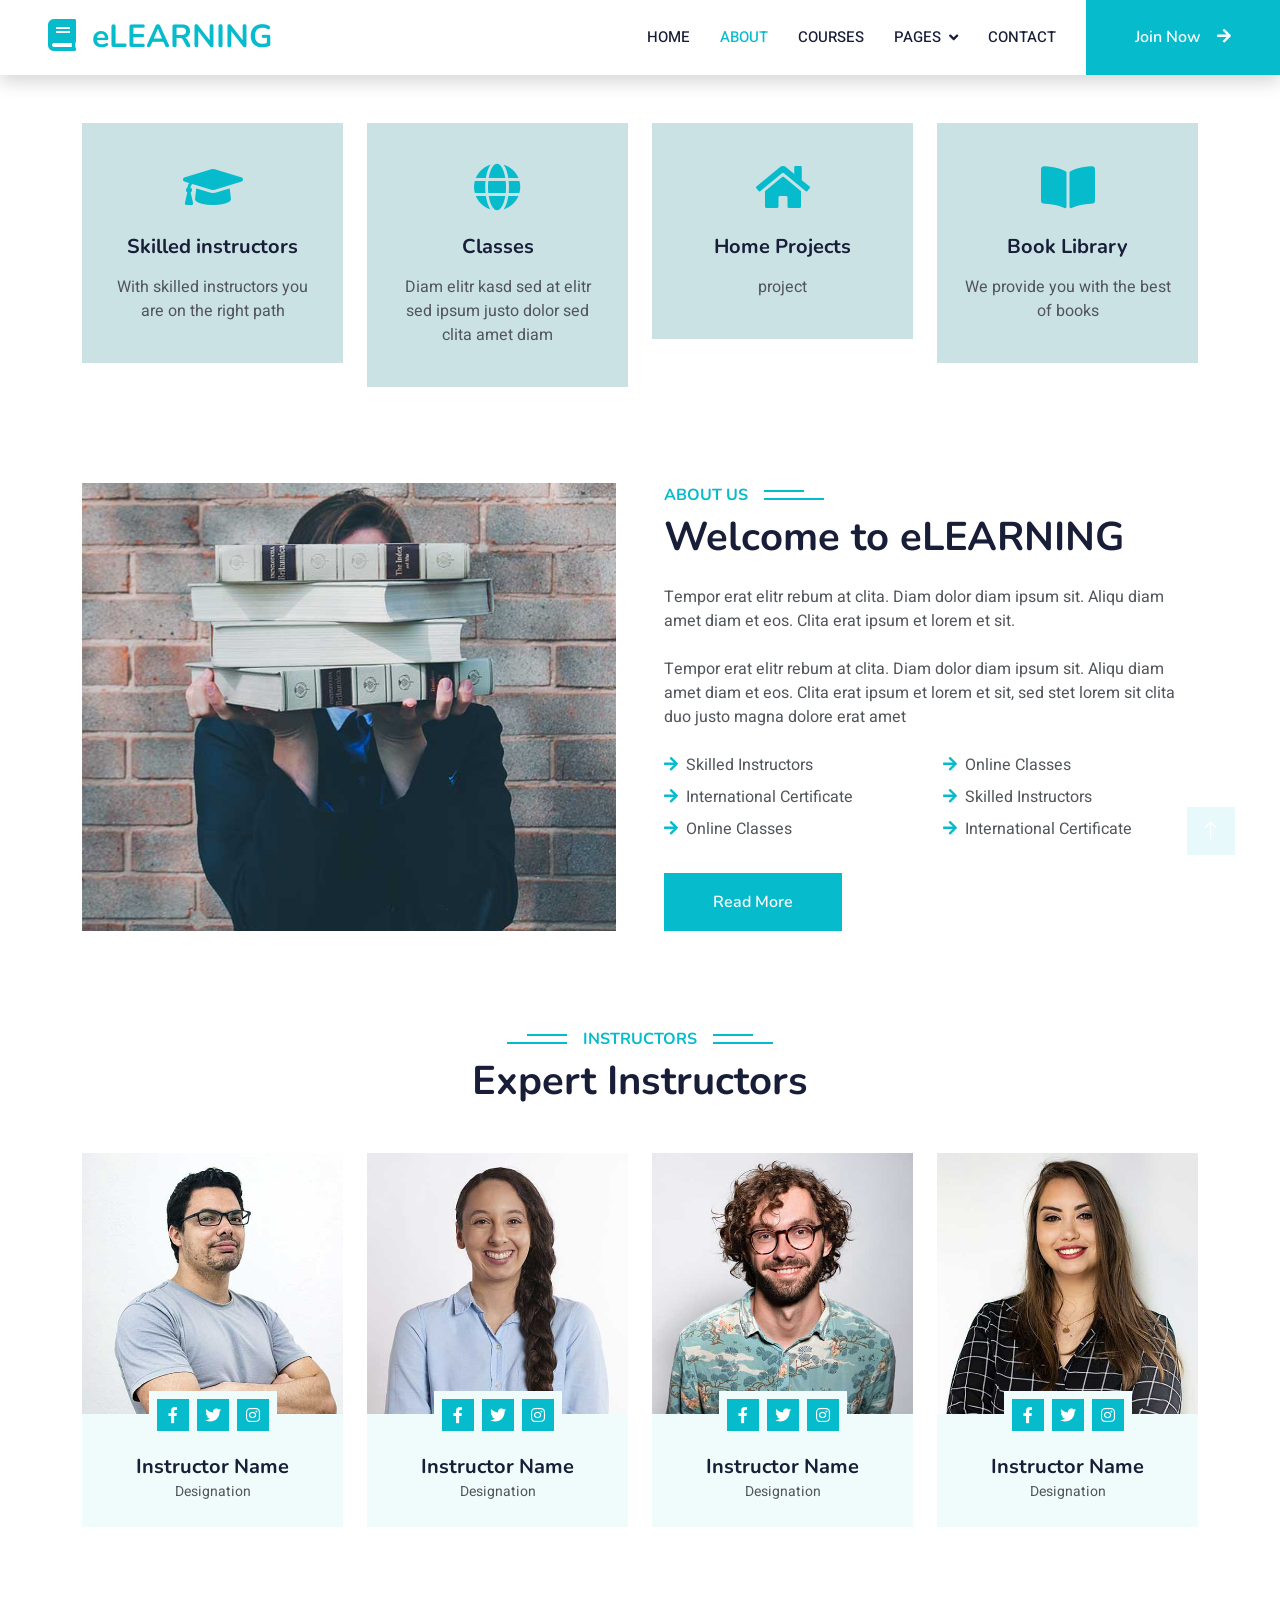
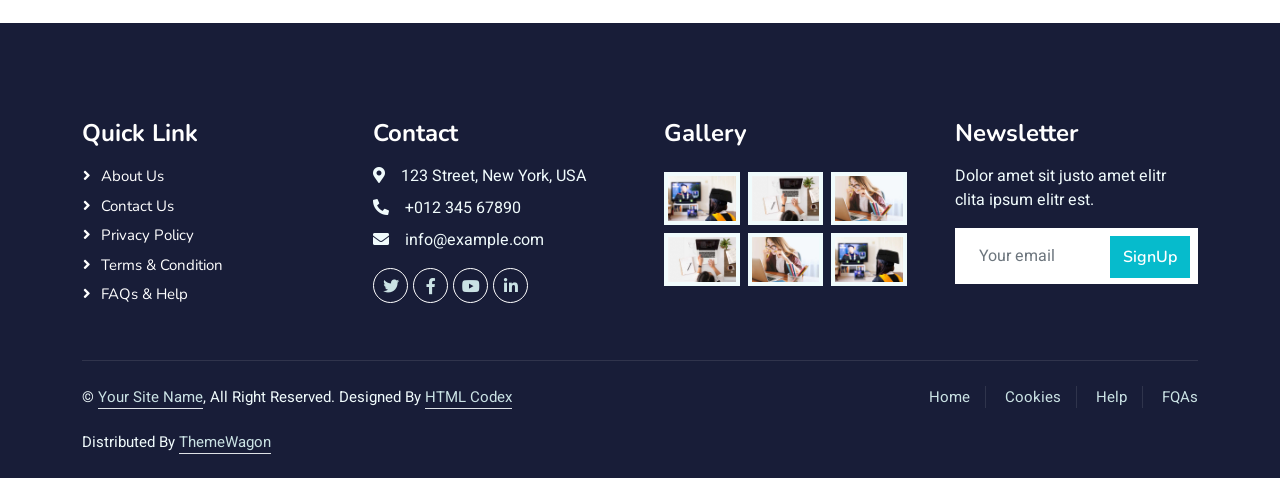
==== about.html @ 9bf2244e "blearning" ====
<!DOCTYPE html>
<html lang="en">

<head>
    <meta charset="utf-8">
    <title>eLEARNING - eLearning HTML Template</title>
    <meta content="width=device-width, initial-scale=1.0" name="viewport">
    <meta content="" name="keywords">
    <meta content="" name="description">

    <!-- Favicon -->
    <link href="img/favicon.ico" rel="icon">

    <!-- Google Web Fonts -->
    <link rel="preconnect" href="https://fonts.googleapis.com">
    <link rel="preconnect" href="https://fonts.gstatic.com" crossorigin>
    <link href="https://fonts.googleapis.com/css2?family=Heebo:wght@400;500;600&family=Nunito:wght@600;700;800&display=swap" rel="stylesheet">

    <!-- Icon Font Stylesheet -->
    <link href="https://cdnjs.cloudflare.com/ajax/libs/font-awesome/5.10.0/css/all.min.css" rel="stylesheet">
    <link href="https://cdn.jsdelivr.net/npm/bootstrap-icons@1.4.1/font/bootstrap-icons.css" rel="stylesheet">

    <!-- Libraries Stylesheet -->
    <link href="lib/animate/animate.min.css" rel="stylesheet">
    <link href="lib/owlcarousel/assets/owl.carousel.min.css" rel="stylesheet">

    <!-- Customized Bootstrap Stylesheet -->
    <link href="css/bootstrap.min.css" rel="stylesheet">

    <!-- Template Stylesheet -->
    <link href="css/style.css" rel="stylesheet">
</head>

<body>
    <!-- Spinner Start -->
    <div id="spinner" class="show bg-white position-fixed translate-middle w-100 vh-100 top-50 start-50 d-flex align-items-center justify-content-center">
        <div class="spinner-border text-primary" style="width: 3rem; height: 3rem;" role="status">
            <span class="sr-only">Loading...</span>
        </div>
    </div>
    <!-- Spinner End -->


    <!-- Navbar Start -->
    <nav class="navbar navbar-expand-lg bg-white navbar-light shadow sticky-top p-0">
        <a href="index.html" class="navbar-brand d-flex align-items-center px-4 px-lg-5">
            <h2 class="m-0 text-primary"><i class="fa fa-book me-3"></i>eLEARNING</h2>
        </a>
        <button type="button" class="navbar-toggler me-4" data-bs-toggle="collapse" data-bs-target="#navbarCollapse">
            <span class="navbar-toggler-icon"></span>
        </button>
        <div class="collapse navbar-collapse" id="navbarCollapse">
            <div class="navbar-nav ms-auto p-4 p-lg-0">
                <a href="index.html" class="nav-item nav-link">Home</a>
                <a href="about.html" class="nav-item nav-link active">About</a>
                <a href="courses.html" class="nav-item nav-link">Courses</a>
                <div class="nav-item dropdown">
                    <a href="#" class="nav-link dropdown-toggle" data-bs-toggle="dropdown">Pages</a>
                    <div class="dropdown-menu fade-down m-0">
                        <a href="team.html" class="dropdown-item">Our Team</a>
                        <a href="testimonial.html" class="dropdown-item">Testimonial</a>
                        <a href="404.html" class="dropdown-item">404 Page</a>
                    </div>
                </div>
                <a href="contact.html" class="nav-item nav-link">Contact</a>
            </div>
            <a href="" class="btn btn-primary py-4 px-lg-5 d-none d-lg-block">Join Now<i class="fa fa-arrow-right ms-3"></i></a>
        </div>
    </nav>
    <!-- Navbar End -->


    <!-- Header Start -->
    <!-- <div class="container-fluid bg-primary py-5 mb-5 page-header">
        <div class="container py-5">
            <div class="row justify-content-center">
                <div class="col-lg-10 text-center">
                    <h1 class="display-3 text-white animated slideInDown">About Us</h1>
                    <nav aria-label="breadcrumb">
                        <ol class="breadcrumb justify-content-center">
                            <li class="breadcrumb-item"><a class="text-white" href="#">Home iikk</a></li>
                            <li class="breadcrumb-item"><a class="text-white" href="#">Pages</a></li>
                            <li class="breadcrumb-item text-white active" aria-current="page">About</li>
                        </ol>
                    </nav>
                </div>
            </div>
        </div>
    </div> -->
    <!-- Header End -->


    <!-- Service Start -->
    <div class="container-xxl py-5">
        <div class="container">
            <div class="row g-4">
                <div class="col-lg-3 col-sm-6 wow fadeInUp" data-wow-delay="0.1s">
                    <div class="service-item text-center pt-3">
                        <div class="p-4">
                            <i class="fa fa-3x fa-graduation-cap text-primary mb-4"></i>
                            <h5 class="mb-3">Skilled instructors</h5>
                            <p>With skilled instructors you are on the right path</p>
                        </div>
                    </div>
                </div>
                <div class="col-lg-3 col-sm-6 wow fadeInUp" data-wow-delay="0.3s">
                    <div class="service-item text-center pt-3">
                        <div class="p-4">
                            <i class="fa fa-3x fa-globe text-primary mb-4"></i>
                            <h5 class="mb-3"> Classes</h5>
                            <p>Diam elitr kasd sed at elitr sed ipsum justo dolor sed clita amet diam</p>
                        </div>
                    </div>
                </div>
                <div class="col-lg-3 col-sm-6 wow fadeInUp" data-wow-delay="0.5s">
                    <div class="service-item text-center pt-3">
                        <div class="p-4">
                            <i class="fa fa-3x fa-home text-primary mb-4"></i>
                            <h5 class="mb-3">Home Projects</h5>
                            <p> project </p>
                        </div>
                    </div>
                </div>
                <div class="col-lg-3 col-sm-6 wow fadeInUp" data-wow-delay="0.7s">
                    <div class="service-item text-center pt-3">
                        <div class="p-4">
                            <i class="fa fa-3x fa-book-open text-primary mb-4"></i>
                            <h5 class="mb-3">Book Library</h5>
                            <p>We provide you with the best of books</p>
                        </div>
                    </div>
                </div>
            </div>
        </div>
    </div>
    <!-- Service End -->


    <!-- About Start -->
    <div class="container-xxl py-5">
        <div class="container">
            <div class="row g-5">
                <div class="col-lg-6 wow fadeInUp" data-wow-delay="0.1s" style="min-height: 400px;">
                    <div class="position-relative h-100">
                        <img class="img-fluid position-absolute w-100 h-100" src="img/about.jpg" alt="" style="object-fit: cover;">
                    </div>
                </div>
                <div class="col-lg-6 wow fadeInUp" data-wow-delay="0.3s">
                    <h6 class="section-title bg-white text-start text-primary pe-3">About Us</h6>
                    <h1 class="mb-4">Welcome to eLEARNING</h1>
                    <p class="mb-4">Tempor erat elitr rebum at clita. Diam dolor diam ipsum sit. Aliqu diam amet diam et eos. Clita erat ipsum et lorem et sit.</p>
                    <p class="mb-4">Tempor erat elitr rebum at clita. Diam dolor diam ipsum sit. Aliqu diam amet diam et eos. Clita erat ipsum et lorem et sit, sed stet lorem sit clita duo justo magna dolore erat amet</p>
                    <div class="row gy-2 gx-4 mb-4">
                        <div class="col-sm-6">
                            <p class="mb-0"><i class="fa fa-arrow-right text-primary me-2"></i>Skilled Instructors</p>
                        </div>
                        <div class="col-sm-6">
                            <p class="mb-0"><i class="fa fa-arrow-right text-primary me-2"></i>Online Classes</p>
                        </div>
                        <div class="col-sm-6">
                            <p class="mb-0"><i class="fa fa-arrow-right text-primary me-2"></i>International Certificate</p>
                        </div>
                        <div class="col-sm-6">
                            <p class="mb-0"><i class="fa fa-arrow-right text-primary me-2"></i>Skilled Instructors</p>
                        </div>
                        <div class="col-sm-6">
                            <p class="mb-0"><i class="fa fa-arrow-right text-primary me-2"></i>Online Classes</p>
                        </div>
                        <div class="col-sm-6">
                            <p class="mb-0"><i class="fa fa-arrow-right text-primary me-2"></i>International Certificate</p>
                        </div>
                    </div>
                    <a class="btn btn-primary py-3 px-5 mt-2" href="">Read More</a>
                </div>
            </div>
        </div>
    </div>
    <!-- About End -->


    <!-- Team Start -->
    <div class="container-xxl py-5">
        <div class="container">
            <div class="text-center wow fadeInUp" data-wow-delay="0.1s">
                <h6 class="section-title bg-white text-center text-primary px-3">Instructors</h6>
                <h1 class="mb-5">Expert Instructors</h1>
            </div>
            <div class="row g-4">
                <div class="col-lg-3 col-md-6 wow fadeInUp" data-wow-delay="0.1s">
                    <div class="team-item bg-light">
                        <div class="overflow-hidden">
                            <img class="img-fluid" src="img/team-1.jpg" alt="">
                        </div>
                        <div class="position-relative d-flex justify-content-center" style="margin-top: -23px;">
                            <div class="bg-light d-flex justify-content-center pt-2 px-1">
                                <a class="btn btn-sm-square btn-primary mx-1" href=""><i class="fab fa-facebook-f"></i></a>
                                <a class="btn btn-sm-square btn-primary mx-1" href=""><i class="fab fa-twitter"></i></a>
                                <a class="btn btn-sm-square btn-primary mx-1" href=""><i class="fab fa-instagram"></i></a>
                            </div>
                        </div>
                        <div class="text-center p-4">
                            <h5 class="mb-0">Instructor Name</h5>
                            <small>Designation</small>
                        </div>
                    </div>
                </div>
                <div class="col-lg-3 col-md-6 wow fadeInUp" data-wow-delay="0.3s">
                    <div class="team-item bg-light">
                        <div class="overflow-hidden">
                            <img class="img-fluid" src="img/team-2.jpg" alt="">
                        </div>
                        <div class="position-relative d-flex justify-content-center" style="margin-top: -23px;">
                            <div class="bg-light d-flex justify-content-center pt-2 px-1">
                                <a class="btn btn-sm-square btn-primary mx-1" href=""><i class="fab fa-facebook-f"></i></a>
                                <a class="btn btn-sm-square btn-primary mx-1" href=""><i class="fab fa-twitter"></i></a>
                                <a class="btn btn-sm-square btn-primary mx-1" href=""><i class="fab fa-instagram"></i></a>
                            </div>
                        </div>
                        <div class="text-center p-4">
                            <h5 class="mb-0">Instructor Name</h5>
                            <small>Designation</small>
                        </div>
                    </div>
                </div>
                <div class="col-lg-3 col-md-6 wow fadeInUp" data-wow-delay="0.5s">
                    <div class="team-item bg-light">
                        <div class="overflow-hidden">
                            <img class="img-fluid" src="img/team-3.jpg" alt="">
                        </div>
                        <div class="position-relative d-flex justify-content-center" style="margin-top: -23px;">
                            <div class="bg-light d-flex justify-content-center pt-2 px-1">
                                <a class="btn btn-sm-square btn-primary mx-1" href=""><i class="fab fa-facebook-f"></i></a>
                                <a class="btn btn-sm-square btn-primary mx-1" href=""><i class="fab fa-twitter"></i></a>
                                <a class="btn btn-sm-square btn-primary mx-1" href=""><i class="fab fa-instagram"></i></a>
                            </div>
                        </div>
                        <div class="text-center p-4">
                            <h5 class="mb-0">Instructor Name</h5>
                            <small>Designation</small>
                        </div>
                    </div>
                </div>
                <div class="col-lg-3 col-md-6 wow fadeInUp" data-wow-delay="0.7s">
                    <div class="team-item bg-light">
                        <div class="overflow-hidden">
                            <img class="img-fluid" src="img/team-4.jpg" alt="">
                        </div>
                        <div class="position-relative d-flex justify-content-center" style="margin-top: -23px;">
                            <div class="bg-light d-flex justify-content-center pt-2 px-1">
                                <a class="btn btn-sm-square btn-primary mx-1" href=""><i class="fab fa-facebook-f"></i></a>
                                <a class="btn btn-sm-square btn-primary mx-1" href=""><i class="fab fa-twitter"></i></a>
                                <a class="btn btn-sm-square btn-primary mx-1" href=""><i class="fab fa-instagram"></i></a>
                            </div>
                        </div>
                        <div class="text-center p-4">
                            <h5 class="mb-0">Instructor Name</h5>
                            <small>Designation</small>
                        </div>
                    </div>
                </div>
            </div>
        </div>
    </div>
    <!-- Team End -->
        

    <!-- Footer Start -->
    <div class="container-fluid bg-dark text-light footer pt-5 mt-5 wow fadeIn" data-wow-delay="0.1s">
        <div class="container py-5">
            <div class="row g-5">
                <div class="col-lg-3 col-md-6">
                    <h4 class="text-white mb-3">Quick Link</h4>
                    <a class="btn btn-link" href="">About Us</a>
                    <a class="btn btn-link" href="">Contact Us</a>
                    <a class="btn btn-link" href="">Privacy Policy</a>
                    <a class="btn btn-link" href="">Terms & Condition</a>
                    <a class="btn btn-link" href="">FAQs & Help</a>
                </div>
                <div class="col-lg-3 col-md-6">
                    <h4 class="text-white mb-3">Contact</h4>
                    <p class="mb-2"><i class="fa fa-map-marker-alt me-3"></i>123 Street, New York, USA</p>
                    <p class="mb-2"><i class="fa fa-phone-alt me-3"></i>+012 345 67890</p>
                    <p class="mb-2"><i class="fa fa-envelope me-3"></i>info@example.com</p>
                    <div class="d-flex pt-2">
                        <a class="btn btn-outline-light btn-social" href=""><i class="fab fa-twitter"></i></a>
                        <a class="btn btn-outline-light btn-social" href=""><i class="fab fa-facebook-f"></i></a>
                        <a class="btn btn-outline-light btn-social" href=""><i class="fab fa-youtube"></i></a>
                        <a class="btn btn-outline-light btn-social" href=""><i class="fab fa-linkedin-in"></i></a>
                    </div>
                </div>
                <div class="col-lg-3 col-md-6">
                    <h4 class="text-white mb-3">Gallery</h4>
                    <div class="row g-2 pt-2">
                        <div class="col-4">
                            <img class="img-fluid bg-light p-1" src="img/course-1.jpg" alt="">
                        </div>
                        <div class="col-4">
                            <img class="img-fluid bg-light p-1" src="img/course-2.jpg" alt="">
                        </div>
                        <div class="col-4">
                            <img class="img-fluid bg-light p-1" src="img/course-3.jpg" alt="">
                        </div>
                        <div class="col-4">
                            <img class="img-fluid bg-light p-1" src="img/course-2.jpg" alt="">
                        </div>
                        <div class="col-4">
                            <img class="img-fluid bg-light p-1" src="img/course-3.jpg" alt="">
                        </div>
                        <div class="col-4">
                            <img class="img-fluid bg-light p-1" src="img/course-1.jpg" alt="">
                        </div>
                    </div>
                </div>
                <div class="col-lg-3 col-md-6">
                    <h4 class="text-white mb-3">Newsletter</h4>
                    <p>Dolor amet sit justo amet elitr clita ipsum elitr est.</p>
                    <div class="position-relative mx-auto" style="max-width: 400px;">
                        <input class="form-control border-0 w-100 py-3 ps-4 pe-5" type="text" placeholder="Your email">
                        <button type="button" class="btn btn-primary py-2 position-absolute top-0 end-0 mt-2 me-2">SignUp</button>
                    </div>
                </div>
            </div>
        </div>
        <div class="container">
            <div class="copyright">
                <div class="row">
                    <div class="col-md-6 text-center text-md-start mb-3 mb-md-0">
                        &copy; <a class="border-bottom" href="#">Your Site Name</a>, All Right Reserved.

                        <!--/*** This template is free as long as you keep the footer author’s credit link/attribution link/backlink. If you'd like to use the template without the footer author’s credit link/attribution link/backlink, you can purchase the Credit Removal License from "https://htmlcodex.com/credit-removal". Thank you for your support. ***/-->
                        Designed By <a class="border-bottom" href="https://htmlcodex.com">HTML Codex</a><br><br>
                        Distributed By <a class="border-bottom" href="https://themewagon.com">ThemeWagon</a>
                    </div>
                    <div class="col-md-6 text-center text-md-end">
                        <div class="footer-menu">
                            <a href="">Home</a>
                            <a href="">Cookies</a>
                            <a href="">Help</a>
                            <a href="">FQAs</a>
                        </div>
                    </div>
                </div>
            </div>
        </div>
    </div>
    <!-- Footer End -->


    <!-- Back to Top -->
    <a href="#" class="btn btn-lg btn-primary btn-lg-square back-to-top"><i class="bi bi-arrow-up"></i></a>


    <!-- JavaScript Libraries -->
    <script src="https://code.jquery.com/jquery-3.4.1.min.js"></script>
    <script src="https://cdn.jsdelivr.net/npm/bootstrap@5.0.0/dist/js/bootstrap.bundle.min.js"></script>
    <script src="lib/wow/wow.min.js"></script>
    <script src="lib/easing/easing.min.js"></script>
    <script src="lib/waypoints/waypoints.min.js"></script>
    <script src="lib/owlcarousel/owl.carousel.min.js"></script>

    <!-- Template Javascript -->
    <script src="js/main.js"></script>
</body>

</html>
---- css/style.css ----
/********** Template CSS **********/
:root {
    --primary: #06BBCC;
    --light: #cae2e4;
    --dark: #181d38;
}

.fw-medium {
    font-weight: 600 !important;
}

.fw-semi-bold {
    font-weight: 700 !important;
}

.back-to-top {
    position: fixed;
    display: none;
    right: 45px;
    bottom: 45px;
    z-index: 99;
}


/*** Spinner ***/
#spinner {
    opacity: 0;
    visibility: hidden;
    transition: opacity .5s ease-out, visibility 0s linear .5s;
    z-index: 99999;
}

#spinner.show {
    transition: opacity .5s ease-out, visibility 0s linear 0s;
    visibility: visible;
    opacity: 1;
}


/*** Button ***/
.btn {
    font-family: 'Nunito', sans-serif;
    font-weight: 600;
    transition: .5s;
}

.btn.btn-primary,
.btn.btn-secondary {
    color: #FFFFFF;
}

.btn-square {
    width: 38px;
    height: 38px;
}

.btn-sm-square {
    width: 32px;
    height: 32px;
}

.btn-lg-square {
    width: 48px;
    height: 48px;
}

.btn-square,
.btn-sm-square,
.btn-lg-square {
    padding: 0;
    display: flex;
    align-items: center;
    justify-content: center;
    font-weight: normal;
    border-radius: 0px;
}


/*** Navbar ***/
.navbar .dropdown-toggle::after {
    border: none;
    content: "\f107";
    font-family: "Font Awesome 5 Free";
    font-weight: 900;
    vertical-align: middle;
    margin-left: 8px;
}

.navbar-light .navbar-nav .nav-link {
    margin-right: 30px;
    padding: 25px 0;
    color: #FFFFFF;
    font-size: 15px;
    text-transform: uppercase;
    outline: none;
}

.navbar-light .navbar-nav .nav-link:hover,
.navbar-light .navbar-nav .nav-link.active {
    color: var(--primary);
}

@media (max-width: 991.98px) {
    .navbar-light .navbar-nav .nav-link  {
        margin-right: 0;
        padding: 10px 0;
    }

    .navbar-light .navbar-nav {
        border-top: 1px solid #EEEEEE;
    }
}

.navbar-light .navbar-brand,
.navbar-light a.btn {
    height: 75px;
}

.navbar-light .navbar-nav .nav-link {
    color: var(--dark);
    font-weight: 500;
}

.navbar-light.sticky-top {
    top: -100px;
    transition: .5s;
}

@media (min-width: 992px) {
    .navbar .nav-item .dropdown-menu {
        display: block;
        margin-top: 0;
        opacity: 0;
        visibility: hidden;
        transition: .5s;
    }

    .navbar .dropdown-menu.fade-down {
        top: 100%;
        transform: rotateX(-75deg);
        transform-origin: 0% 0%;
    }

    .navbar .nav-item:hover .dropdown-menu {
        top: 100%;
        transform: rotateX(0deg);
        visibility: visible;
        transition: .5s;
        opacity: 1;
    }
}


/*** Header carousel ***/
@media (max-width: 768px) {
    .header-carousel .owl-carousel-item {
        position: relative;
        min-height: 500px;
    }
    
    .header-carousel .owl-carousel-item img {
        position: absolute;
        width: 100%;
        height: 100%;
        object-fit: cover;
    }
}

.header-carousel .owl-nav {
    position: absolute;
    top: 50%;
    right: 8%;
    transform: translateY(-50%);
    display: flex;
    flex-direction: column;
}

.header-carousel .owl-nav .owl-prev,
.header-carousel .owl-nav .owl-next {
    margin: 7px 0;
    width: 45px;
    height: 45px;
    display: flex;
    align-items: center;
    justify-content: center;
    color: #FFFFFF;
    background: transparent;
    border: 1px solid #FFFFFF;
    font-size: 22px;
    transition: .5s;
}

.header-carousel .owl-nav .owl-prev:hover,
.header-carousel .owl-nav .owl-next:hover {
    background: var(--primary);
    border-color: var(--primary);
}

.page-header {
    background: linear-gradient(rgba(24, 29, 56, .7), rgba(24, 29, 56, .7)), url(../img/carousel-1.jpg);
    background-position: center center;
    background-repeat: no-repeat;
    background-size: cover;
}

.page-header-inner {
    background: rgba(15, 23, 43, .7);
}

.breadcrumb-item + .breadcrumb-item::before {
    color: var(--light);
}


/*** Section Title ***/
.section-title {
    position: relative;
    display: inline-block;
    text-transform: uppercase;
}

.section-title::before {
    position: absolute;
    content: "";
    width: calc(100% + 80px);
    height: 2px;
    top: 4px;
    left: -40px;
    background: var(--primary);
    z-index: -1;
}

.section-title::after {
    position: absolute;
    content: "";
    width: calc(100% + 120px);
    height: 2px;
    bottom: 5px;
    left: -60px;
    background: var(--primary);
    z-index: -1;
}

.section-title.text-start::before {
    width: calc(100% + 40px);
    left: 0;
}

.section-title.text-start::after {
    width: calc(100% + 60px);
    left: 0;
}


/*** Service ***/
.service-item {
    background: var(--light);
    transition: .5s;
}

.service-item:hover {
    margin-top: -10px;
    background: var(--primary);
}

.service-item * {
    transition: .5s;
}

.service-item:hover * {
    color: var(--light) !important;
}


/*** Categories & Courses ***/
.category img,
.course-item img {
    transition: .5s;
}

.category a:hover img,
.course-item:hover img {
    transform: scale(1.1);
}


/*** Team ***/
.team-item img {
    transition: .5s;
}

.team-item:hover img {
    transform: scale(1.1);
}


/*** Testimonial ***/
.testimonial-carousel::before {
    position: absolute;
    content: "";
    top: 0;
    left: 0;
    height: 100%;
    width: 0;
    background: linear-gradient(to right, rgba(255, 255, 255, 1) 0%, rgba(255, 255, 255, 0) 100%);
    z-index: 1;
}

.testimonial-carousel::after {
    position: absolute;
    content: "";
    top: 0;
    right: 0;
    height: 100%;
    width: 0;
    background: linear-gradient(to left, rgba(255, 255, 255, 1) 0%, rgba(255, 255, 255, 0) 100%);
    z-index: 1;
}

@media (min-width: 768px) {
    .testimonial-carousel::before,
    .testimonial-carousel::after {
        width: 200px;
    }
}

@media (min-width: 992px) {
    .testimonial-carousel::before,
    .testimonial-carousel::after {
        width: 300px;
    }
}

.testimonial-carousel .owl-item .testimonial-text,
.testimonial-carousel .owl-item.center .testimonial-text * {
    transition: .5s;
}

.testimonial-carousel .owl-item.center .testimonial-text {
    background: var(--primary) !important;
}

.testimonial-carousel .owl-item.center .testimonial-text * {
    color: #FFFFFF !important;
}

.testimonial-carousel .owl-dots {
    margin-top: 24px;
    display: flex;
    align-items: flex-end;
    justify-content: center;
}

.testimonial-carousel .owl-dot {
    position: relative;
    display: inline-block;
    margin: 0 5px;
    width: 15px;
    height: 15px;
    border: 1px solid #CCCCCC;
    transition: .5s;
}

.testimonial-carousel .owl-dot.active {
    background: var(--primary);
    border-color: var(--primary);
}


/*** Footer ***/
.footer .btn.btn-social {
    margin-right: 5px;
    width: 35px;
    height: 35px;
    display: flex;
    align-items: center;
    justify-content: center;
    color: var(--light);
    font-weight: normal;
    border: 1px solid #FFFFFF;
    border-radius: 35px;
    transition: .3s;
}

.footer .btn.btn-social:hover {
    color: var(--primary);
}

.footer .btn.btn-link {
    display: block;
    margin-bottom: 5px;
    padding: 0;
    text-align: left;
    color: #FFFFFF;
    font-size: 15px;
    font-weight: normal;
    text-transform: capitalize;
    transition: .3s;
}

.footer .btn.btn-link::before {
    position: relative;
    content: "\f105";
    font-family: "Font Awesome 5 Free";
    font-weight: 900;
    margin-right: 10px;
}

.footer .btn.btn-link:hover {
    letter-spacing: 1px;
    box-shadow: none;
}

.footer .copyright {
    padding: 25px 0;
    font-size: 15px;
    border-top: 1px solid rgba(256, 256, 256, .1);
}

.footer .copyright a {
    color: var(--light);
}

.footer .footer-menu a {
    margin-right: 15px;
    padding-right: 15px;
    border-right: 1px solid rgba(255, 255, 255, .1);
}

.footer .footer-menu a:last-child {
    margin-right: 0;
    padding-right: 0;
    border-right: none;
}
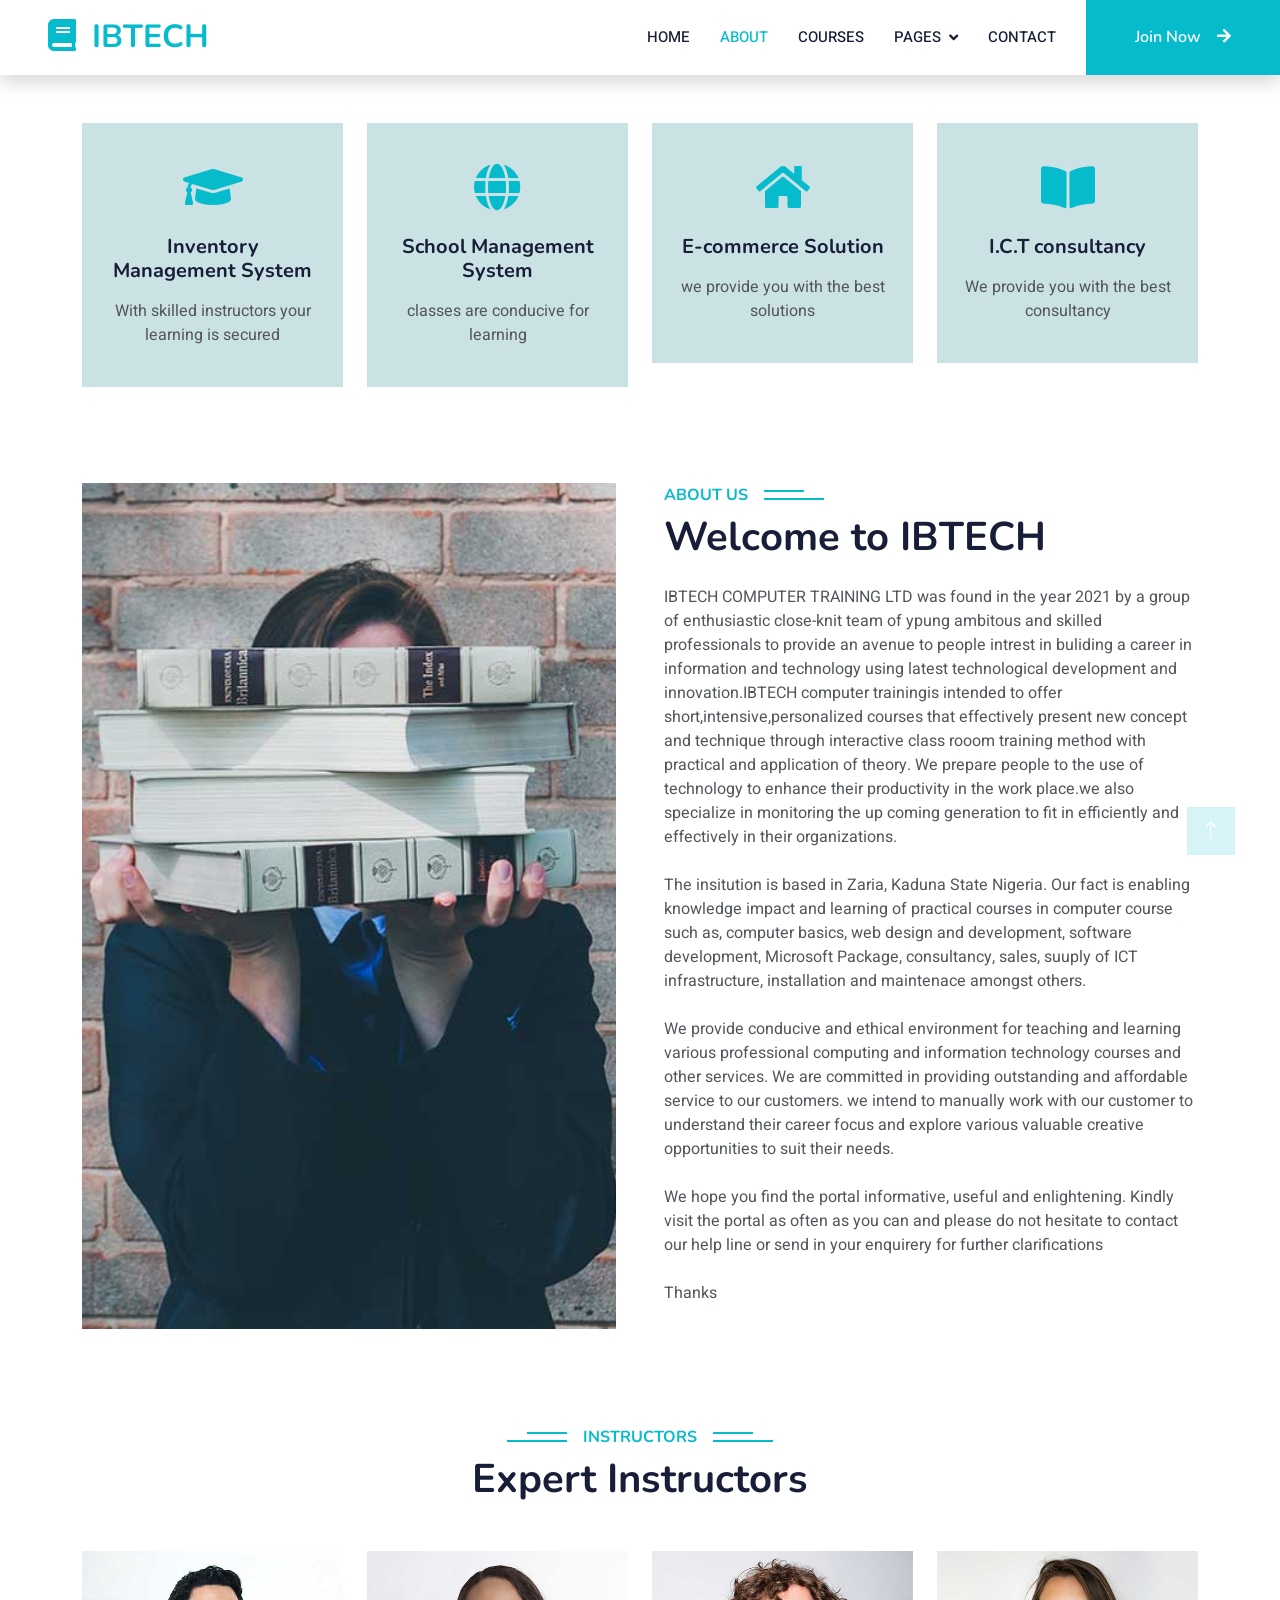
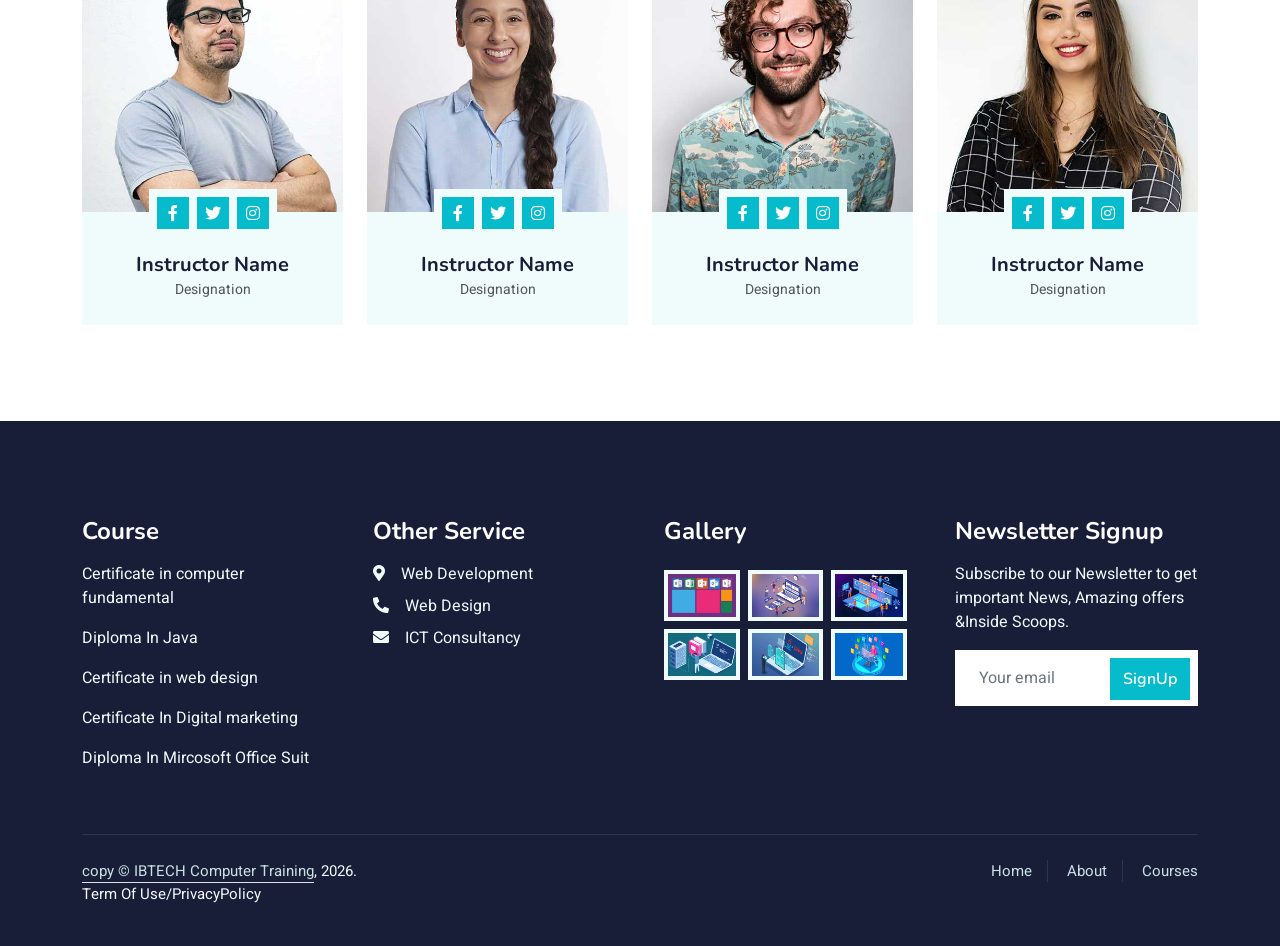
==== commit d8e0654e: "make smaller" ====
--- a/about.html
+++ b/about.html
@@ -44,7 +44,7 @@
     <!-- Navbar Start -->
     <nav class="navbar navbar-expand-lg bg-white navbar-light shadow sticky-top p-0">
         <a href="index.html" class="navbar-brand d-flex align-items-center px-4 px-lg-5">
-            <h2 class="m-0 text-primary"><i class="fa fa-book me-3"></i>eLEARNING</h2>
+            <h2 class="m-0 text-primary"><i class="fa fa-book me-3"></i>IBTECH</h2>
         </a>
         <button type="button" class="navbar-toggler me-4" data-bs-toggle="collapse" data-bs-target="#navbarCollapse">
             <span class="navbar-toggler-icon"></span>
@@ -98,8 +98,8 @@
                     <div class="service-item text-center pt-3">
                         <div class="p-4">
                             <i class="fa fa-3x fa-graduation-cap text-primary mb-4"></i>
-                            <h5 class="mb-3">Skilled instructors</h5>
-                            <p>With skilled instructors you are on the right path</p>
+                            <h5 class="mb-3">Inventory Management System</h5>
+                            <p>With skilled instructors your learning is secured</p>
                         </div>
                     </div>
                 </div>
@@ -107,8 +107,8 @@
                     <div class="service-item text-center pt-3">
                         <div class="p-4">
                             <i class="fa fa-3x fa-globe text-primary mb-4"></i>
-                            <h5 class="mb-3"> Classes</h5>
-                            <p>Diam elitr kasd sed at elitr sed ipsum justo dolor sed clita amet diam</p>
+                            <h5 class="mb-3"> School Management System</h5>
+                            <p>classes are conducive for learning</p>
                         </div>
                     </div>
                 </div>
@@ -116,8 +116,8 @@
                     <div class="service-item text-center pt-3">
                         <div class="p-4">
                             <i class="fa fa-3x fa-home text-primary mb-4"></i>
-                            <h5 class="mb-3">Home Projects</h5>
-                            <p> project </p>
+                            <h5 class="mb-3">E-commerce Solution</h5>
+                            <p>we provide you with the best solutions</p>
                         </div>
                     </div>
                 </div>
@@ -125,8 +125,8 @@
                     <div class="service-item text-center pt-3">
                         <div class="p-4">
                             <i class="fa fa-3x fa-book-open text-primary mb-4"></i>
-                            <h5 class="mb-3">Book Library</h5>
-                            <p>We provide you with the best of books</p>
+                             <h5 class="mb-3">I.C.T consultancy</h5>
+                            <p>We provide you with the best consultancy</p>
                         </div>
                     </div>
                 </div>
@@ -147,10 +147,17 @@
                 </div>
                 <div class="col-lg-6 wow fadeInUp" data-wow-delay="0.3s">
                     <h6 class="section-title bg-white text-start text-primary pe-3">About Us</h6>
-                    <h1 class="mb-4">Welcome to eLEARNING</h1>
-                    <p class="mb-4">Tempor erat elitr rebum at clita. Diam dolor diam ipsum sit. Aliqu diam amet diam et eos. Clita erat ipsum et lorem et sit.</p>
-                    <p class="mb-4">Tempor erat elitr rebum at clita. Diam dolor diam ipsum sit. Aliqu diam amet diam et eos. Clita erat ipsum et lorem et sit, sed stet lorem sit clita duo justo magna dolore erat amet</p>
-                    <div class="row gy-2 gx-4 mb-4">
+                    <h1 class="mb-4">Welcome to IBTECH </h1>
+                    <p class="mb-4">IBTECH COMPUTER TRAINING LTD was found in the year 2021 by a group of enthusiastic close-knit team of ypung ambitous and skilled professionals to provide an avenue to people intrest in buliding a career in information and technology using latest technological development
+                        and innovation.IBTECH computer trainingis intended to offer short,intensive,personalized courses that effectively present new concept and technique through interactive class rooom training method with practical and application of theory. We prepare people to the use of technology to enhance their productivity in the work place.we also 
+                        specialize in monitoring the up coming generation to fit in efficiently and effectively in their organizations.
+                    </p>
+                    <p class="mb-4"> The insitution is based in Zaria, Kaduna State Nigeria. Our fact is enabling knowledge impact and learning of practical courses in computer course such as, computer basics, web design and development, software development, Microsoft Package, consultancy, sales, suuply of ICT infrastructure, installation and maintenace amongst others. </p>
+                    <p class="mb-4"> We provide conducive and ethical environment for teaching and learning various professional computing and information technology courses and other services. We are committed in providing outstanding and affordable service to our customers. we intend to manually work with our customer to understand their career focus and explore various valuable creative opportunities to suit their needs.</p>
+                    <p class="mb-4"> We hope you find the portal informative, useful and enlightening. Kindly visit the portal as often as you can and please do not hesitate to contact our help line or send in your enquirery for further clarifications</p>
+                    <p class="mb-4">Thanks</p>
+
+                    <!-- <div class="row gy-2 gx-4 mb-4">
                         <div class="col-sm-6">
                             <p class="mb-0"><i class="fa fa-arrow-right text-primary me-2"></i>Skilled Instructors</p>
                         </div>
@@ -168,9 +175,9 @@
                         </div>
                         <div class="col-sm-6">
                             <p class="mb-0"><i class="fa fa-arrow-right text-primary me-2"></i>International Certificate</p>
-                        </div>
-                    </div>
-                    <a class="btn btn-primary py-3 px-5 mt-2" href="">Read More</a>
+                        </div> -->
+                    </div>
+                    <!-- <a class="btn btn-primary py-3 px-5 mt-2" href="">Read More</a> -->
                 </div>
             </div>
         </div>
@@ -269,51 +276,46 @@
         <div class="container py-5">
             <div class="row g-5">
                 <div class="col-lg-3 col-md-6">
-                    <h4 class="text-white mb-3">Quick Link</h4>
-                    <a class="btn btn-link" href="">About Us</a>
-                    <a class="btn btn-link" href="">Contact Us</a>
-                    <a class="btn btn-link" href="">Privacy Policy</a>
-                    <a class="btn btn-link" href="">Terms & Condition</a>
-                    <a class="btn btn-link" href="">FAQs & Help</a>
+                    <h4 class="text-white mb-3">Course</h4>
+                    <p>Certificate in computer fundamental</p>
+                    <p>Diploma In Java</p>
+                    <p>Certificate in web design</p>
+                    <p>Certificate In Digital marketing</p>
+                    <p>Diploma In Mircosoft Office Suit</p>
                 </div>
                 <div class="col-lg-3 col-md-6">
-                    <h4 class="text-white mb-3">Contact</h4>
-                    <p class="mb-2"><i class="fa fa-map-marker-alt me-3"></i>123 Street, New York, USA</p>
-                    <p class="mb-2"><i class="fa fa-phone-alt me-3"></i>+012 345 67890</p>
-                    <p class="mb-2"><i class="fa fa-envelope me-3"></i>info@example.com</p>
-                    <div class="d-flex pt-2">
-                        <a class="btn btn-outline-light btn-social" href=""><i class="fab fa-twitter"></i></a>
-                        <a class="btn btn-outline-light btn-social" href=""><i class="fab fa-facebook-f"></i></a>
-                        <a class="btn btn-outline-light btn-social" href=""><i class="fab fa-youtube"></i></a>
-                        <a class="btn btn-outline-light btn-social" href=""><i class="fab fa-linkedin-in"></i></a>
-                    </div>
+                    <h4 class="text-white mb-3">Other Service</h4>
+                    <p class="mb-2"><i class="fa fa-map-marker-alt me-3"></i>Web Development</p>
+                    <p class="mb-2"><i class="fa fa-phone-alt me-3"></i>Web Design</p>
+                    <p class="mb-2"><i class="fa fa-envelope me-3"></i>ICT Consultancy</p>
+                    
                 </div>
                 <div class="col-lg-3 col-md-6">
                     <h4 class="text-white mb-3">Gallery</h4>
                     <div class="row g-2 pt-2">
                         <div class="col-4">
-                            <img class="img-fluid bg-light p-1" src="img/course-1.jpg" alt="">
-                        </div>
-                        <div class="col-4">
-                            <img class="img-fluid bg-light p-1" src="img/course-2.jpg" alt="">
-                        </div>
-                        <div class="col-4">
-                            <img class="img-fluid bg-light p-1" src="img/course-3.jpg" alt="">
-                        </div>
-                        <div class="col-4">
-                            <img class="img-fluid bg-light p-1" src="img/course-2.jpg" alt="">
-                        </div>
-                        <div class="col-4">
-                            <img class="img-fluid bg-light p-1" src="img/course-3.jpg" alt="">
-                        </div>
-                        <div class="col-4">
-                            <img class="img-fluid bg-light p-1" src="img/course-1.jpg" alt="">
+                            <img class="img-fluid bg-light p-1" src="b24921f8d6f6d91538d30547bb0061840.jpg" alt="">
+                        </div>
+                        <div class="col-4">
+                            <img class="img-fluid bg-light p-1" src="b25efe29fc727a4beea2659cfe2581550.jpg" alt="">
+                        </div>
+                        <div class="col-4">
+                            <img class="img-fluid bg-light p-1" src="3a297464fb34711ff87d9c2fab4e7f870.jpg" alt="">
+                        </div>
+                        <div class="col-4">
+                            <img class="img-fluid bg-light p-1" src="9e51658bd15eb5334b4523223b743f000.jpg" alt="">
+                        </div>
+                        <div class="col-4">
+                            <img class="img-fluid bg-light p-1" src="75cf1662ec7d1930d7dc00661baa84eb0.jpg" alt="">
+                        </div>
+                        <div class="col-4">
+                            <img class="img-fluid bg-light p-1" src="52a72752c674ed3b58152a4c96dfef250.jpg" alt="">
                         </div>
                     </div>
                 </div>
                 <div class="col-lg-3 col-md-6">
-                    <h4 class="text-white mb-3">Newsletter</h4>
-                    <p>Dolor amet sit justo amet elitr clita ipsum elitr est.</p>
+                    <h4 class="text-white mb-3">Newsletter Signup</h4>
+                    <p>Subscribe to our Newsletter to get important News, Amazing offers &Inside Scoops.</p>
                     <div class="position-relative mx-auto" style="max-width: 400px;">
                         <input class="form-control border-0 w-100 py-3 ps-4 pe-5" type="text" placeholder="Your email">
                         <button type="button" class="btn btn-primary py-2 position-absolute top-0 end-0 mt-2 me-2">SignUp</button>
@@ -325,18 +327,17 @@
             <div class="copyright">
                 <div class="row">
                     <div class="col-md-6 text-center text-md-start mb-3 mb-md-0">
-                        &copy; <a class="border-bottom" href="#">Your Site Name</a>, All Right Reserved.
-
-                        <!--/*** This template is free as long as you keep the footer author’s credit link/attribution link/backlink. If you'd like to use the template without the footer author’s credit link/attribution link/backlink, you can purchase the Credit Removal License from "https://htmlcodex.com/credit-removal". Thank you for your support. ***/-->
-                        Designed By <a class="border-bottom" href="https://htmlcodex.com">HTML Codex</a><br><br>
-                        Distributed By <a class="border-bottom" href="https://themewagon.com">ThemeWagon</a>
+                         <a class="border-bottom" href="index.html">copy &copy IBTECH Computer Training</a>, 2026.
+
+                        
+                         <p>Term Of Use/PrivacyPolicy</p>
                     </div>
                     <div class="col-md-6 text-center text-md-end">
                         <div class="footer-menu">
-                            <a href="">Home</a>
-                            <a href="">Cookies</a>
-                            <a href="">Help</a>
-                            <a href="">FQAs</a>
+                            <a href="index.html">Home</a>
+                            <a href="about.html">About</a>
+                            <a href="courses.html">Courses</a>
+                            
                         </div>
                     </div>
                 </div>
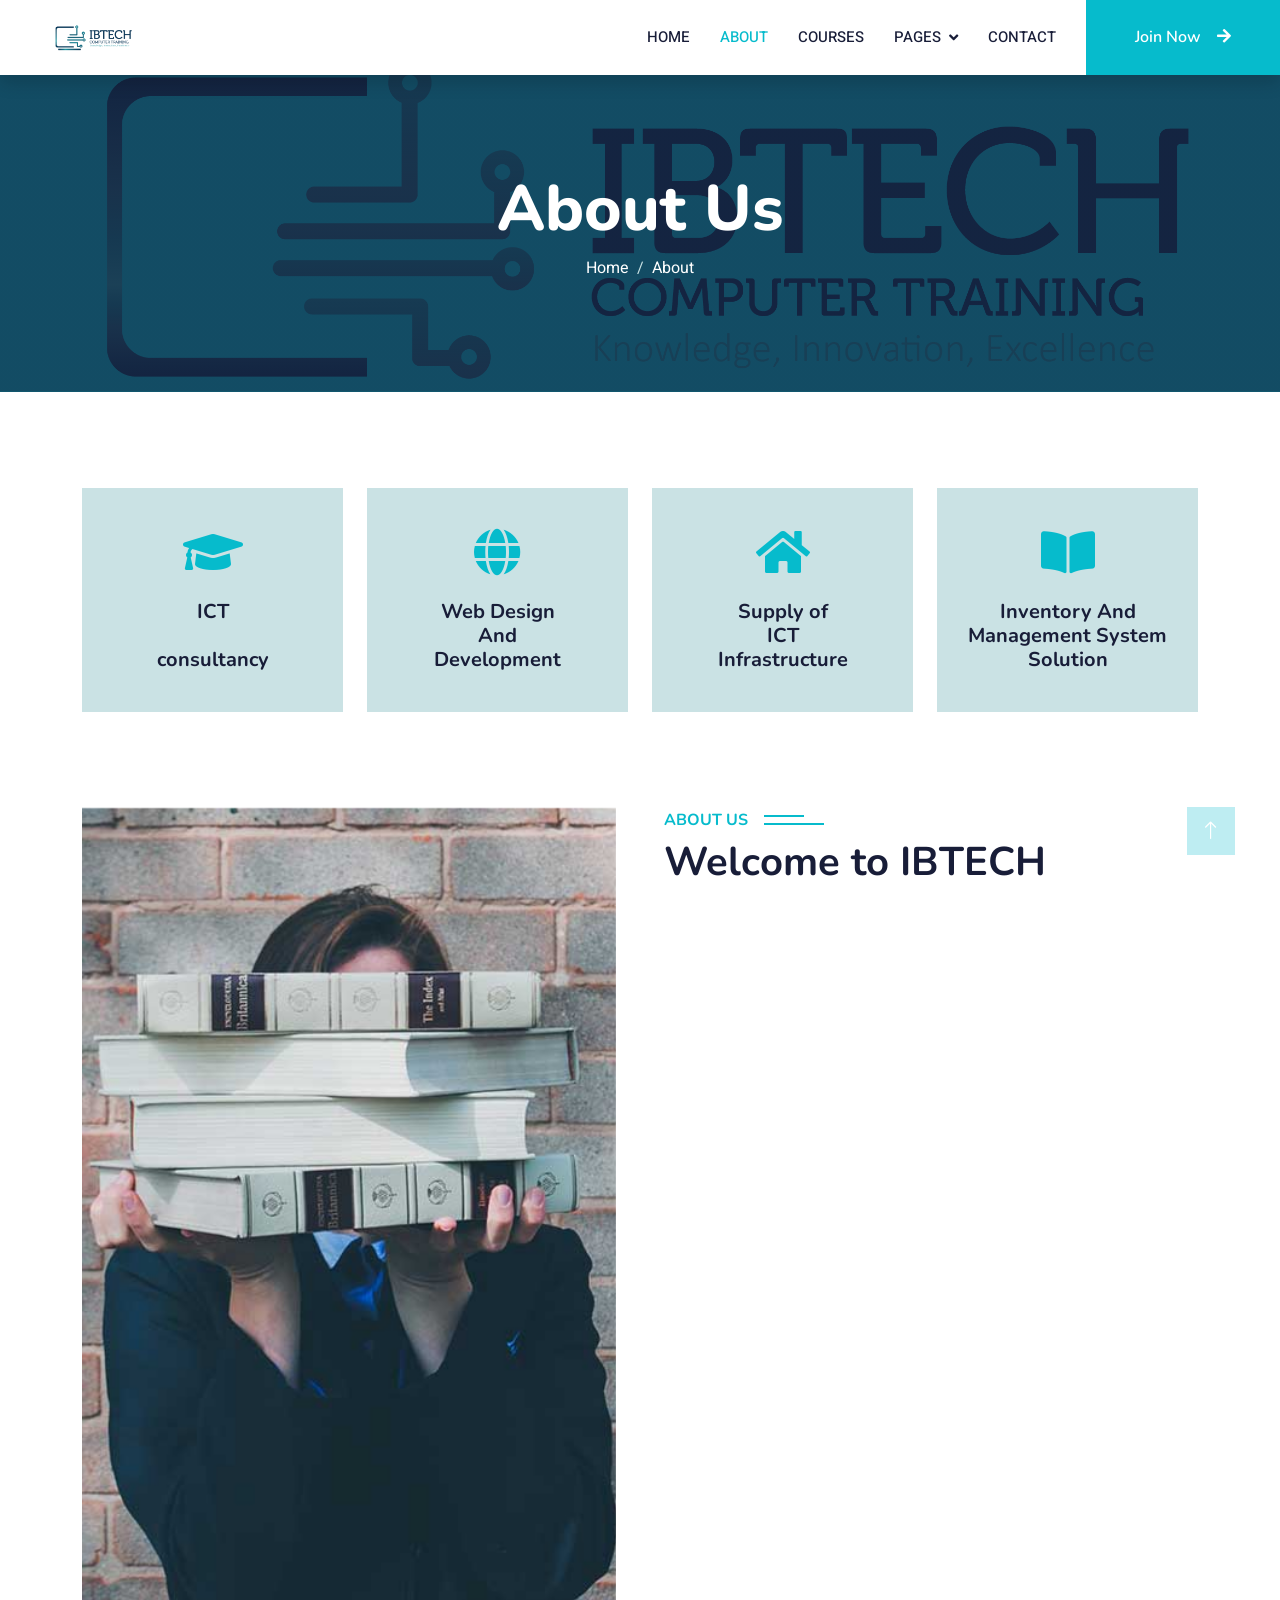
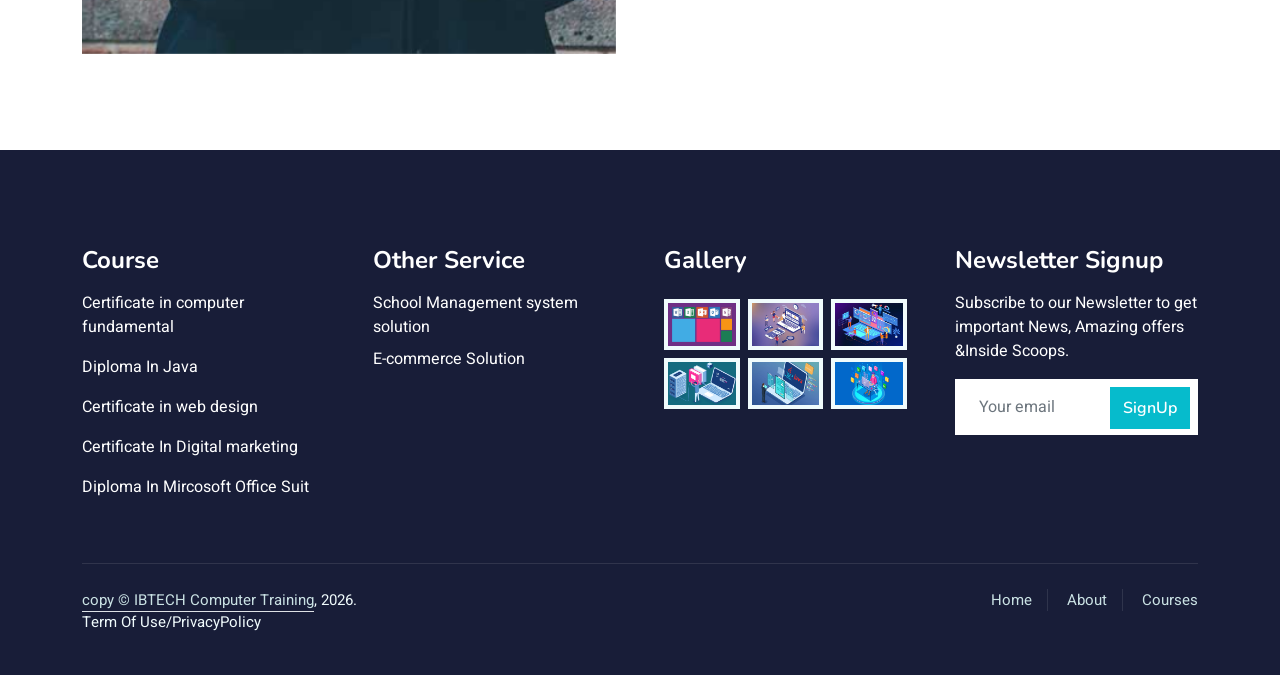
==== commit 1f5ac93a: "corrected few things" ====
--- a/about.html
+++ b/about.html
@@ -44,7 +44,7 @@
     <!-- Navbar Start -->
     <nav class="navbar navbar-expand-lg bg-white navbar-light shadow sticky-top p-0">
         <a href="index.html" class="navbar-brand d-flex align-items-center px-4 px-lg-5">
-            <h2 class="m-0 text-primary"><i class="fa fa-book me-3"></i>IBTECH</h2>
+            <img class="img-fluid" src="logo.png" alt="" style="width: 90px;">
         </a>
         <button type="button" class="navbar-toggler me-4" data-bs-toggle="collapse" data-bs-target="#navbarCollapse">
             <span class="navbar-toggler-icon"></span>
@@ -71,22 +71,22 @@
 
 
     <!-- Header Start -->
-    <!-- <div class="container-fluid bg-primary py-5 mb-5 page-header">
+    <div class="container-fluid bg-primary py-5 mb-5 page-header">
         <div class="container py-5">
             <div class="row justify-content-center">
                 <div class="col-lg-10 text-center">
                     <h1 class="display-3 text-white animated slideInDown">About Us</h1>
                     <nav aria-label="breadcrumb">
                         <ol class="breadcrumb justify-content-center">
-                            <li class="breadcrumb-item"><a class="text-white" href="#">Home iikk</a></li>
-                            <li class="breadcrumb-item"><a class="text-white" href="#">Pages</a></li>
+                            <li class="breadcrumb-item"><a class="text-white" href="index.html">Home
+                                
                             <li class="breadcrumb-item text-white active" aria-current="page">About</li>
                         </ol>
                     </nav>
                 </div>
             </div>
         </div>
-    </div> -->
+    </div>
     <!-- Header End -->
 
 
@@ -98,8 +98,8 @@
                     <div class="service-item text-center pt-3">
                         <div class="p-4">
                             <i class="fa fa-3x fa-graduation-cap text-primary mb-4"></i>
-                            <h5 class="mb-3">Inventory Management System</h5>
-                            <p>With skilled instructors your learning is secured</p>
+                            <h5 class="mb-3">ICT<br><br> consultancy</h5>
+                            
                         </div>
                     </div>
                 </div>
@@ -107,8 +107,8 @@
                     <div class="service-item text-center pt-3">
                         <div class="p-4">
                             <i class="fa fa-3x fa-globe text-primary mb-4"></i>
-                            <h5 class="mb-3"> School Management System</h5>
-                            <p>classes are conducive for learning</p>
+                            <h5 class="mb-3">Web Design <br> And<br> Development</h5>
+                            
                         </div>
                     </div>
                 </div>
@@ -116,8 +116,10 @@
                     <div class="service-item text-center pt-3">
                         <div class="p-4">
                             <i class="fa fa-3x fa-home text-primary mb-4"></i>
-                            <h5 class="mb-3">E-commerce Solution</h5>
-                            <p>we provide you with the best solutions</p>
+                            <h5 class="mb-3">Supply of <br> ICT <br> Infrastructure </h5>
+                            
+                           
+                            
                         </div>
                     </div>
                 </div>
@@ -125,8 +127,8 @@
                     <div class="service-item text-center pt-3">
                         <div class="p-4">
                             <i class="fa fa-3x fa-book-open text-primary mb-4"></i>
-                             <h5 class="mb-3">I.C.T consultancy</h5>
-                            <p>We provide you with the best consultancy</p>
+                            <h5 class="mb-3">Inventory And Management System Solution</h5>
+                            
                         </div>
                     </div>
                 </div>
@@ -157,27 +159,8 @@
                     <p class="mb-4"> We hope you find the portal informative, useful and enlightening. Kindly visit the portal as often as you can and please do not hesitate to contact our help line or send in your enquirery for further clarifications</p>
                     <p class="mb-4">Thanks</p>
 
-                    <!-- <div class="row gy-2 gx-4 mb-4">
-                        <div class="col-sm-6">
-                            <p class="mb-0"><i class="fa fa-arrow-right text-primary me-2"></i>Skilled Instructors</p>
-                        </div>
-                        <div class="col-sm-6">
-                            <p class="mb-0"><i class="fa fa-arrow-right text-primary me-2"></i>Online Classes</p>
-                        </div>
-                        <div class="col-sm-6">
-                            <p class="mb-0"><i class="fa fa-arrow-right text-primary me-2"></i>International Certificate</p>
-                        </div>
-                        <div class="col-sm-6">
-                            <p class="mb-0"><i class="fa fa-arrow-right text-primary me-2"></i>Skilled Instructors</p>
-                        </div>
-                        <div class="col-sm-6">
-                            <p class="mb-0"><i class="fa fa-arrow-right text-primary me-2"></i>Online Classes</p>
-                        </div>
-                        <div class="col-sm-6">
-                            <p class="mb-0"><i class="fa fa-arrow-right text-primary me-2"></i>International Certificate</p>
-                        </div> -->
-                    </div>
-                    <!-- <a class="btn btn-primary py-3 px-5 mt-2" href="">Read More</a> -->
+                    
+                    
                 </div>
             </div>
         </div>
@@ -186,17 +169,31 @@
 
 
     <!-- Team Start -->
-    <div class="container-xxl py-5">
+    <!-- <div class="container-xxl py-5">
         <div class="container">
             <div class="text-center wow fadeInUp" data-wow-delay="0.1s">
-                <h6 class="section-title bg-white text-center text-primary px-3">Instructors</h6>
-                <h1 class="mb-5">Expert Instructors</h1>
+                <h6 class="section-title bg-white text-center text-primary px-3">MORE SERVICE</h6>
+                <h1 class="mb-5">INCLUDE</h1>
             </div>
             <div class="row g-4">
                 <div class="col-lg-3 col-md-6 wow fadeInUp" data-wow-delay="0.1s">
                     <div class="team-item bg-light">
                         <div class="overflow-hidden">
-                            <img class="img-fluid" src="img/team-1.jpg" alt="">
+                            
+                        </div>
+                        <div class="position-relative d-flex justify-content-center" style="margin-top: -23px;">
+                            
+                        </div>
+                        <div class="text-center p-4">
+                            <h5 class="mb-0">School Management System Solution</h5>
+                            
+                        </div>
+                    </div>
+                </div>
+                <div class="col-lg-3 col-md-6 wow fadeInUp" data-wow-delay="0.3s">
+                    <div class="team-item bg-light">
+                        <div class="overflow-hidden">
+                            <img class="img-fluid" src="img/team-2.jpg" alt="">
                         </div>
                         <div class="position-relative d-flex justify-content-center" style="margin-top: -23px;">
                             <div class="bg-light d-flex justify-content-center pt-2 px-1">
@@ -211,10 +208,10 @@
                         </div>
                     </div>
                 </div>
-                <div class="col-lg-3 col-md-6 wow fadeInUp" data-wow-delay="0.3s">
+                <div class="col-lg-3 col-md-6 wow fadeInUp" data-wow-delay="0.5s">
                     <div class="team-item bg-light">
                         <div class="overflow-hidden">
-                            <img class="img-fluid" src="img/team-2.jpg" alt="">
+                            <img class="img-fluid" src="img/team-3.jpg" alt="">
                         </div>
                         <div class="position-relative d-flex justify-content-center" style="margin-top: -23px;">
                             <div class="bg-light d-flex justify-content-center pt-2 px-1">
@@ -229,10 +226,10 @@
                         </div>
                     </div>
                 </div>
-                <div class="col-lg-3 col-md-6 wow fadeInUp" data-wow-delay="0.5s">
+                <div class="col-lg-3 col-md-6 wow fadeInUp" data-wow-delay="0.7s">
                     <div class="team-item bg-light">
                         <div class="overflow-hidden">
-                            <img class="img-fluid" src="img/team-3.jpg" alt="">
+                            <img class="img-fluid" src="img/team-4.jpg" alt="">
                         </div>
                         <div class="position-relative d-flex justify-content-center" style="margin-top: -23px;">
                             <div class="bg-light d-flex justify-content-center pt-2 px-1">
@@ -247,32 +244,14 @@
                         </div>
                     </div>
                 </div>
-                <div class="col-lg-3 col-md-6 wow fadeInUp" data-wow-delay="0.7s">
-                    <div class="team-item bg-light">
-                        <div class="overflow-hidden">
-                            <img class="img-fluid" src="img/team-4.jpg" alt="">
-                        </div>
-                        <div class="position-relative d-flex justify-content-center" style="margin-top: -23px;">
-                            <div class="bg-light d-flex justify-content-center pt-2 px-1">
-                                <a class="btn btn-sm-square btn-primary mx-1" href=""><i class="fab fa-facebook-f"></i></a>
-                                <a class="btn btn-sm-square btn-primary mx-1" href=""><i class="fab fa-twitter"></i></a>
-                                <a class="btn btn-sm-square btn-primary mx-1" href=""><i class="fab fa-instagram"></i></a>
-                            </div>
-                        </div>
-                        <div class="text-center p-4">
-                            <h5 class="mb-0">Instructor Name</h5>
-                            <small>Designation</small>
-                        </div>
-                    </div>
-                </div>
-            </div>
-        </div>
-    </div>
+            </div>
+        </div>
+    </div> -->
     <!-- Team End -->
         
 
     <!-- Footer Start -->
-    <div class="container-fluid bg-dark text-light footer pt-5 mt-5 wow fadeIn" data-wow-delay="0.1s">
+   <div class="container-fluid bg-dark text-light footer pt-5 mt-5 wow fadeIn" data-wow-delay="0.1s">
         <div class="container py-5">
             <div class="row g-5">
                 <div class="col-lg-3 col-md-6">
@@ -285,31 +264,31 @@
                 </div>
                 <div class="col-lg-3 col-md-6">
                     <h4 class="text-white mb-3">Other Service</h4>
-                    <p class="mb-2"><i class="fa fa-map-marker-alt me-3"></i>Web Development</p>
-                    <p class="mb-2"><i class="fa fa-phone-alt me-3"></i>Web Design</p>
-                    <p class="mb-2"><i class="fa fa-envelope me-3"></i>ICT Consultancy</p>
+                    
+                    <p class="mb-2">School Management system solution</p>
+                    <p class="mb-2">E-commerce Solution</p>
                     
                 </div>
                 <div class="col-lg-3 col-md-6">
                     <h4 class="text-white mb-3">Gallery</h4>
                     <div class="row g-2 pt-2">
                         <div class="col-4">
-                            <img class="img-fluid bg-light p-1" src="b24921f8d6f6d91538d30547bb0061840.jpg" alt="">
-                        </div>
-                        <div class="col-4">
-                            <img class="img-fluid bg-light p-1" src="b25efe29fc727a4beea2659cfe2581550.jpg" alt="">
-                        </div>
-                        <div class="col-4">
-                            <img class="img-fluid bg-light p-1" src="3a297464fb34711ff87d9c2fab4e7f870.jpg" alt="">
-                        </div>
-                        <div class="col-4">
-                            <img class="img-fluid bg-light p-1" src="9e51658bd15eb5334b4523223b743f000.jpg" alt="">
-                        </div>
-                        <div class="col-4">
-                            <img class="img-fluid bg-light p-1" src="75cf1662ec7d1930d7dc00661baa84eb0.jpg" alt="">
-                        </div>
-                        <div class="col-4">
-                            <img class="img-fluid bg-light p-1" src="52a72752c674ed3b58152a4c96dfef250.jpg" alt="">
+                            <img class="img-fluid bg-light p-1" src="img/b24921f8d6f6d91538d30547bb0061840.jpg" alt="">
+                        </div>
+                        <div class="col-4">
+                            <img class="img-fluid bg-light p-1" src="img/b25efe29fc727a4beea2659cfe2581550.jpg" alt="">
+                        </div>
+                        <div class="col-4">
+                            <img class="img-fluid bg-light p-1" src="img/3a297464fb34711ff87d9c2fab4e7f870.jpg" alt="">
+                        </div>
+                        <div class="col-4">
+                            <img class="img-fluid bg-light p-1" src="img/9e51658bd15eb5334b4523223b743f000.jpg" alt="">
+                        </div>
+                        <div class="col-4">
+                            <img class="img-fluid bg-light p-1" src="img/75cf1662ec7d1930d7dc00661baa84eb0.jpg" alt="">
+                        </div>
+                        <div class="col-4">
+                            <img class="img-fluid bg-light p-1" src="img/52a72752c674ed3b58152a4c96dfef250.jpg" alt="">
                         </div>
                     </div>
                 </div>
--- a/css/style.css
+++ b/css/style.css
@@ -195,9 +195,14 @@
     background: var(--primary);
     border-color: var(--primary);
 }
+.header-carousel .owl-carousel-item img{
+    height: 80vh;
+    object-fit: contain;
+
+}
 
 .page-header {
-    background: linear-gradient(rgba(24, 29, 56, .7), rgba(24, 29, 56, .7)), url(../img/carousel-1.jpg);
+    background: linear-gradient(rgba(24, 29, 56, .7), rgba(24, 29, 56, .7)), url(../img/logo.png);
     background-position: center center;
     background-repeat: no-repeat;
     background-size: cover;
